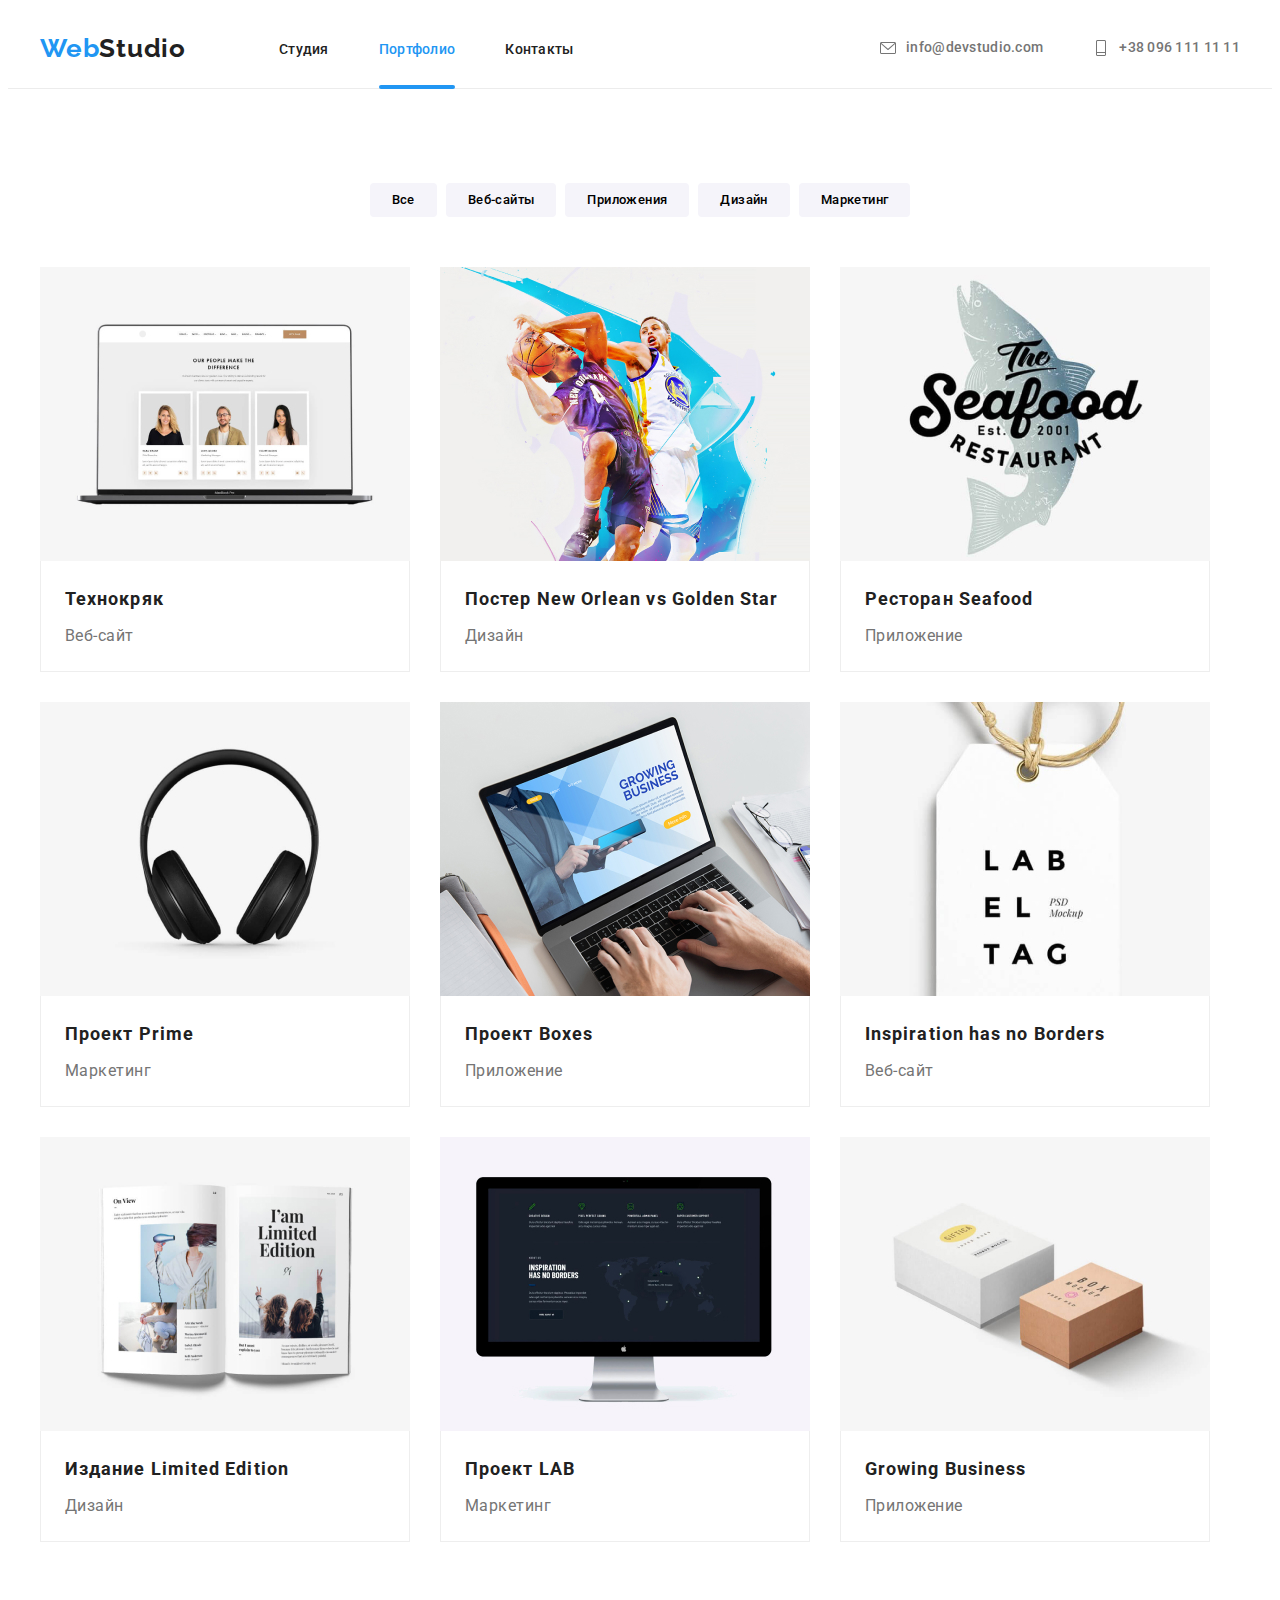
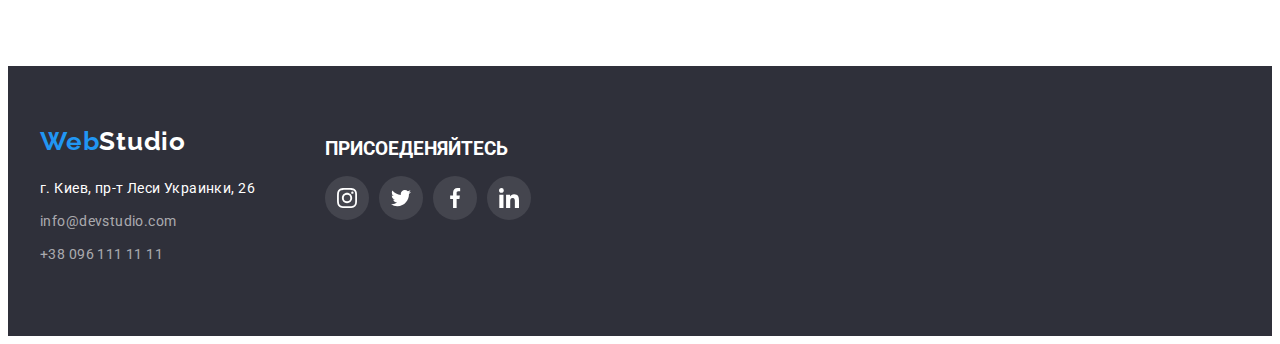
==== portfolio.html @ fa18f854 "added last files" ====
<!DOCTYPE html>
<html lang="ru">
<head>
    <meta charset="UTF-8">
    <meta http-equiv="X-UA-Compatible" content="IE=edge">
    <meta name="viewport" content="width=device-width, initial-scale=1.0">
    <link rel="preconnect" href="https://fonts.googleapis.com">
    <link rel="preconnect" href="https://fonts.gstatic.com" crossorigin>
    <link href="https://fonts.googleapis.com/css2?family=Raleway:wght@700&family=Roboto:wght@400;500;700;900&display=swap" rel="stylesheet">
    <link rel="stylesheet" href="https://cdnjs.cloudflare.com/ajax/libs/modern-normalize/1.1.0/modern-normalize.min.css"
        integrity="sha512-wpPYUAdjBVSE4KJnH1VR1HeZfpl1ub8YT/NKx4PuQ5NmX2tKuGu6U/JRp5y+Y8XG2tV+wKQpNHVUX03MfMFn9Q=="
        crossorigin="anonymous" referrerpolicy="no-referrer" />
    <link rel="stylesheet" href="./css/styles.css">
    <title>Web Studio</title>
</head>
<body>
    <header class="header">
        <div class="container header-box">
            <a href="./index.html" class="logo"><span class="logo-item">Web</span>Studio</a>
            <nav>
                <ul class="header-list">
                    <li class="header-list-item">
                        <a href="./index.html" class="header-list-link">Студия</a>
                    </li>
                    <li class="header-list-item">
                        <a href="./portfolio.html" class="header-list-link link-1">Портфолио</a>
                    </li>
                    <li class="header-list-item"><a href="" class="header-list-link">Контакты</a></li>
                </ul>
            </nav>
            <ul class="address-list">
                <li class="address-list-item ">
                    <a href="mailto:info@devstudio.com" class="address-list-link">
                        <svg class="header-icons" width="16" heigth="12">
                            <use href="./images/symbol-defs.svg#icon-envelope"></use>
                        </svg>
                        info@devstudio.com
                    </a>
                </li>
                <li class="address-list-item ">
                    <a href="tel:+380961111111" class="address-list-link">
                        <svg class="header-icons" width="16" heigth="12">
                            <use href="./images/symbol-defs.svg#icon-Vector"></use>
                        </svg>
                        +38 096 111 11 11
                    </a>
                </li>
            </ul>
        </div>
    </header>


    <main class="section">
        <div class="container">
            <!--Фильтр выбора-->
            <h1 class="entry-title">Наше Портфолио</h1>
            <ul class="filter-list">
                <li class="filter-list-item"><button type="button" class="filter-list-btn">Все</button></li>
                <li class="filter-list-item"><button type="button" class="filter-list-btn">Веб-сайты</button></li>
                <li class="filter-list-item"><button type="button" class="filter-list-btn">Приложения</button></li>
                <li class="filter-list-item"><button type="button" class="filter-list-btn">Дизайн</button></li>
                <li class="filter-list-item"><button type="button" class="filter-list-btn">Маркетинг</button></li>
            </ul>
            <!--Товар-->
            <ul class="product-list">
                <li class="product-list-item">
                    <a href="" class="product-list-link">
                        <div class="product-container">
                            <img src="./images/portfolio_product_1.jpg" alt="Продукт номер 1" width="370" class="pic" />
                            <p class="product-item-description">Технокряк это современная площадка распространения коронавируса. Компании используют эту платформу для цифрового
                            шпионажа и атак на защищённые сервера конкурентов.</p>
                        </div>
                        <div class="description-container">
                            <h2 class="product-list-header">Технокряк</h2>
                            <P class="product-list-paragraph">Веб-сайт</P>
                        </div>
                    </a>
                </li>
                <li class="product-list-item">
                    <a href="" class="product-list-link">
                        <div class="product-container">
                            <img src="./images/portfolio_product_2.jpg" alt="Продукт номер 2" width="370" class="pic" />
                            <p class="product-item-description">Технокряк это современная площадка распространения коронавируса. Компании
                                используют эту платформу для цифрового
                                шпионажа и атак на защищённые сервера конкурентов.</p>
                        </div>
                        <div class="description-container">
                            <h2 class="product-list-header">Постер New Orlean vs Golden Star</h2>
                            <P class="product-list-paragraph">Дизайн</P>
                        </div>
                    </a>
                </li>
                <li class="product-list-item">
                    <a href="" class="product-list-link">
                        <div class="product-container">
                            <img src="./images/portfolio_product_3.jpg" alt="Продукт номер 3" width="370" class="pic" />
                            <p class="product-item-description">Технокряк это современная площадка распространения коронавируса. Компании
                                используют эту платформу для цифрового
                                шпионажа и атак на защищённые сервера конкурентов.</p>
                        </div>
                        <div class="description-container">
                            <h2 class="product-list-header">Ресторан Seafood</h2>
                            <P class="product-list-paragraph">Приложение</P>
                        </div>
                    </a>
                </li>
                <li class="product-list-item">
                    <a href="" class="product-list-link">
                        <div class="product-container">
                            <img src="./images/portfolio_product_4.jpg" alt="Продукт номер 4" width="370" class="pic" />
                            <p class="product-item-description">Технокряк это современная площадка распространения коронавируса. Компании
                                используют эту платформу для цифрового
                                шпионажа и атак на защищённые сервера конкурентов.</p>
                        </div>
                        <div class="description-container">
                            <h2 class="product-list-header">Проект Prime</h2>
                            <P class="product-list-paragraph">Маркетинг</P>
                        </div>
                    </a>   
                </li>
                <li class="product-list-item">
                    <a href="" class="product-list-link">
                        <div class="product-container">
                            <img src="./images/portfolio_product_5.jpg" alt="Продукт номер 5" width="370" class="pic" />
                            <p class="product-item-description">Технокряк это современная площадка распространения коронавируса. Компании
                                используют эту платформу для цифрового
                                шпионажа и атак на защищённые сервера конкурентов.</p>
                        </div>
                        <div class="description-container">
                            <h2 class="product-list-header">Проект Boxes</h2>
                            <P class="product-list-paragraph">Приложение</P>
                        </div>
                    </a>
                    
                </li>
                <li class="product-list-item">
                    <a href="" class="product-list-link">
                        <div class="product-container">
                            <img src="./images/portfolio_product_6.jpg" alt="Продукт номер 6" width="370" class="pic" />
                            <p class="product-item-description">Технокряк это современная площадка распространения коронавируса. Компании
                                используют эту платформу для цифрового
                                шпионажа и атак на защищённые сервера конкурентов.</p>
                        </div>
                        <div class="description-container">
                            <h2 class="product-list-header">Inspiration has no Borders</h2>
                            <P class="product-list-paragraph">Веб-сайт</P>
                        </div>
                    </a>
                    
                </li>
                <li class="product-list-item">
                    <a href="" class="product-list-link">
                        <div class="product-container">
                            <img src="./images/portfolio_product_7.jpg" alt="Продукт номер 7" width="370" class="pic" />
                            <p class="product-item-description">Технокряк это современная площадка распространения коронавируса. Компании
                                используют эту платформу для цифрового
                                шпионажа и атак на защищённые сервера конкурентов.</p>
                        </div>
                        <div class="description-container">
                            <h2 class="product-list-header">Издание Limited Edition</h2>
                            <P class="product-list-paragraph">Дизайн</P>
                        </div>
                    </a>
                </li>
                <li class="product-list-item">
                    <a href="" class="product-list-link">
                        <div class="product-container">
                            <img src="./images/portfolio_product_8.jpg" alt="Продукт номер 8" width="370" class="pic" />
                            <p class="product-item-description">Технокряк это современная площадка распространения коронавируса. Компании
                                используют эту платформу для цифрового
                                шпионажа и атак на защищённые сервера конкурентов.</p>
                        </div>
                        <div class="description-container">
                            <h2 class="product-list-header">Проект LAB</h2>
                            <P class="product-list-paragraph">Маркетинг</P>
                        </div>
                    </a>
                </li>
                <li class="product-list-item">
                    <a href="" class="product-list-link">
                        <div class="product-container">
                            <img src="./images/portfolio_product_9.jpg" alt="Продукт номер 9" width="370" class="pic" />
                            <p class="product-item-description">Технокряк это современная площадка распространения коронавируса. Компании
                                используют эту платформу для цифрового
                                шпионажа и атак на защищённые сервера конкурентов.</p>
                        </div>
                        <div class="description-container">
                            <h2 class="product-list-header">Growing Business</h2>
                            <P class="product-list-paragraph">Приложение</P>
                        </div>
                    </a>
                    
                </li>
            </ul>
        </div>
    </main>
    <footer class="footer">
        <div class="container footer-container">
            <div class="address-container">
                <a href="./index.html" class="footer-logo"><span class="footer-logo-item">Web</span>Studio</a>
                <address class="footer-address">
                    <p>г. Киев, пр-т Леси Украинки, 26</p>
                </address>
                <a href="mailto:info@devstudio.com" class="footer-link">info@devstudio.com</a>
                <a href="tel:+380961111111" class="footer-link">+38 096 111 11 11</a>
            </div>
            <div class="social-link-container">
                <h3 class="social-header">Присоеденяйтесь</h3>
                <ul class="team-icon-list">
                    <li class="icon-item">
                        <a href="" class="icon-link">
                            <svg class="social-icons" width="20" heigth="20">
                                <use href="./images/symbol-defs.svg#icon-instagram"></use>
                            </svg>
                        </a>
                    </li>
                    <li class="icon-item">
                        <a href="" class="icon-link">
                            <svg class="social-icons" width="20" heigth="20">
                                <use href="./images/symbol-defs.svg#icon-twitter"></use>
                            </svg>
                        </a>
                    </li>
                    <li class="icon-item">
                        <a href="" class="icon-link">
                            <svg class="social-icons" width="20" heigth="20">
                                <use href="./images/symbol-defs.svg#icon-facebook"></use>
                            </svg>
                        </a>
                    </li>
                    <li class="icon-item">
                        <a href="" class="icon-link">
                            <svg class="social-icons" width="20" heigth="20">
                                <use href="./images/symbol-defs.svg#icon-linkedin"></use>
                            </svg>
                        </a>
                    </li>
                </ul>
            </div>
        </div>
    </footer>
</body>
</html>
---- css/styles.css ----
:root{
    --header-color: #212121;
    --accent-color: #2196F3;
    --paragraph-color: #757575;
    --contrast-color: #fff;
    --backgroung-color: #2F303A;
    --footer-link: rgba(255, 255, 255, 0.6);
    --portfolio-btns: #F5F4FA;
    --btn-hover: #188CE8;
    --size-of-gap: 94px;
}

body{
    font-family: "Roboto", sans-serif;
    color: var(--header-color);
}

h1,h2,h3,h4,h5,h5,p,ul{
    margin: 0;
    padding: 0;
}

/* --------------- HEADER------------------ */

.pic{
    display: block;
}

.container{
    width: 1200px;
    padding-right: 15px;
    padding-left: 15px;
    margin-left: auto;
    margin-right: auto;
}

.section{
    padding-top: var(--size-of-gap);
    padding-bottom: var(--size-of-gap);
    /* outline: 1px solid tomato; */
}

.header{
    border-bottom: 1px solid #ECECEC;
}

.header-box{
    height: 80px;
    display: flex;
    align-items: center;
    padding: 0;
}

.logo{
    font-family: 'Raleway';
    font-weight: 700;
    font-size: 26px;
    line-height: 1.19;
    text-decoration: none;
    letter-spacing: 0.03em;
    color: var(--header-color);

    margin-right: 93px;
}

.logo-item{
    color: var(--accent-color);
}

.header-list{
    display: flex;
    align-items: center;
}

.header-list-item:not(:last-child){
    margin-right: 50px;
    
}

.header-list-item, .qualities-list-item,
.about-list-item,
.team-list-item, .address-list-item {
    list-style-type: none;
}


.header-list-link {
    position: relative;

    font-weight: 500;
    font-size: 14px;
    line-height: 1.14;
    letter-spacing: 0.02em;
    text-decoration: none;
    color: var(--header-color);

    transition: 250ms cubic-bezier(0.4, 0, 0.2, 1);
}

.header-list-link::after {
    content: '';
    display: block;
    width: 100%;
    height: 4px;
    border-radius: 2px;
    background-color: var(--accent-color);
    position: absolute;
    left: 0;
    bottom: -32px;
    opacity: 0;

    transition: 250ms cubic-bezier(0.4, 0, 0.2, 1);
}

.address-list{
    display: flex;
    margin-left: auto;
    max-height: 80px;
}

.address-list-item{
    display: flex;
    align-items: center;
}

.address-list-link{
    display: flex;
    align-items: center;

    font-weight: 500;
    font-size: 14px;
    line-height: 1.14;
    letter-spacing: 0.02em;
    text-decoration: none;
    color: var(--paragraph-color);
    margin-top: auto;
    margin-bottom: auto;

    transition: 250ms cubic-bezier(0.4, 0, 0.2, 1);
}

.address-list-item:not(:last-child){
    margin-right: 50px;
}

.header-list-link:hover, .address-list-link:hover, .header-list-link:focus,
.address-list-link:focus{
    color: var(--accent-color);
}

.header-icons{
    display: block;
    max-height: 80px;
    margin-right: 10px;
    fill: #757575;
}

.address-list-link:hover .header-icons, .address-list-link:focus .header-icons{
    fill: var(--accent-color);
}

.header-list-link:hover::after, .header-list-link:focus::after{
    opacity: 1;
}

.link-1::after{
    opacity: 1;
}

.link-1{
    color: var(--accent-color);
}

/* --------------- MAIN------------------ */

/* ------- HERO--------- */

.hero{
    max-width: 1600px;
    min-height: 600px;
    background-color: var(--backgroung-color);
    background-image: linear-gradient(
        rgba(47, 48, 58, 0.4), rgba(47, 48, 58, 0.4)
        ), url(../images/bg-image.jpg);
    background-position: center;
    background-size: cover;
    background-repeat: no-repeat;
    text-align: center;

    padding-top: 200px;
    padding-bottom: 200px;
    margin-left: auto;
    margin-right: auto;
}


.hero-header{
    font-weight: 900;
    font-size: 44px;
    line-height: 1.36;
    text-align: center;
    letter-spacing: 0.06em;
    text-transform: uppercase;
    color: var(--contrast-color);

}

.hero-btn{
    font-family: 'Roboto';
    font-weight: 700;
    color: var(--contrast-color);
    background-color: var(--accent-color);
    cursor: pointer;
    border-radius: 4px;
    padding: 10px 32px;
    text-align: center;
    border: transparent;
    
    margin-top: 30px;
    height: 50px;
    min-width: 120px;

    transition: 250ms cubic-bezier(0.4, 0, 0.2, 1);
}

.hero-btn:hover, .hero-btn:focus{
    background-color: var(--btn-hover);
}

/* ------- QUALITIES--------- */

.qualities-section{
    padding-bottom: 0;
}

.entry-title {
    border: 0;
    clip: rect(0 0 0 0);
    height: 1px;
    margin: -1px;
    overflow: hidden;
    padding: 0;
    position: absolute;
    width: 1px
}

.qualities-list{
    justify-content: center;
    display: flex;
}

.icons-container{
    display: flex;
    justify-content: center;
    align-items: center;
    background-color: #F5F4FA;
    height: 120px;
    margin-bottom: 30px;
    border-radius: 4px;
}

.qualities-list-item:not(:last-child){
    margin-right: 30px;
}

.qualities-list-header{
    font-weight: 700;
    font-size: 14px;
    line-height: 1.14;
    letter-spacing: 0.03em;
    text-transform: uppercase;
}

.qualities-list-paragraph{
    font-size: 14px;
    line-height: 1.71;
    letter-spacing: 0.03em;
    color: var(--paragraph-color);
    margin-top: 10px;
}

/* ------- ABOUT--------- */

.about-header{
    font-weight: 700;
    font-size: 36px;
    line-height: 1.17;
    text-align: center;
    letter-spacing: 0.03em;
    margin-bottom: 50px;
}

.about-list{
    display: flex;
}

.about-list-item:not(:last-child){
    margin-right: 30px;
}

.about-list-item{
    position: relative;
}


.describing-box{
    position: absolute;
    bottom: 0;

    width: 100%;
    height: 70px;

    color: var(--contrast-color);
    background-image: linear-gradient(rgba(47, 48, 58, 0.8), rgba(47, 48, 58, 0.8));
    /* transform: translateY(-70px); */
}

.describing-text{
    font-weight: 700;
    font-size: 14px;
    line-height: 1.14;
    text-align: center;
    letter-spacing: 0.03em;
    text-transform: uppercase;

    position: relative;
    top: 50%;
    transform: translateY(-50%);
}

/* ------- TEAM--------- */

.team {
    background-color: var(--portfolio-btns);
}

.team-list{
    display: flex;
}

.team-list-item:not(:last-child){
    margin-right: 30px;
}

.team-list-item{
    background-color: var(--contrast-color);
    box-shadow: 0px 1px 3px rgba(0, 0, 0, 0.12),
    0px 1px 1px rgba(0, 0, 0, 0.14),
    0px 2px 1px rgba(0, 0, 0, 0.2);
    border-radius: 0px 0px 4px 4px;
}

.team-container{
    padding-top: 30px;
    padding-bottom: 30px;
}

.team-icon-list{
    display: flex;
    justify-content: center;
    align-items: center;
    list-style: none;
    margin-top: 16px;
}

.icon-link{
    display: flex;
    justify-content: center;
    align-items: center;
    width: 44px;
    height: 44px;
    border-radius: 50%;
    background-color: rgba(255, 255, 255, 0.1);

    transition: 250ms cubic-bezier(0.4, 0, 0.2, 1);
}

.team-icons{
    fill: #AFB1B8;
}

.icon-link:hover, .icon-link:focus{
    background-color: var(--accent-color);   
}

.icon-link:hover .team-icons, .icon-link:focus .team-icons {
    fill: var(--contrast-color);
}

.team-list-header{
    font-weight: 500;
    font-size: 16px;
    line-height: 1.19;
    text-align: center;
    letter-spacing: 0.03em;
    margin-bottom: 10px;
}

.team-list-paragraph{
    font-size: 16px;
    line-height: 1.19;
    text-align: center;
    letter-spacing: 0.03em;
    color: var(--paragraph-color);
}

/* ------- REGULAR CUSTOMERS--------- */

.reg-cust-list{
    display: flex;
    list-style: none;
    justify-content: center;
    align-items: center;
}

.customer-link{
    display: flex;
    justify-content: center;
    align-items: center;

    width: 170px;
    height: 92px;
    border: 1px #AFB1B8 solid;
    border-radius: 4px;
    fill: #AFB1B8;

    transition: 250ms cubic-bezier(0.4, 0, 0.2, 1);
}

.customer-link:hover{
    fill: var(--accent-color);
    border-color: var(--accent-color);
}

.list-item:not(:last-child) {
    margin-right: 30px;
    
}

/* --------------- FOOTER------------------ */

.footer{
    background-color: var(--backgroung-color);
    padding: 60px 0 60px 0;
}

.footer-address{
    font-size: 14px;
    font-style: normal;
    line-height: 1.71;
    letter-spacing: 0.03em;
    color: var(--contrast-color);
}

.footer-link{
    font-size: 14px;
    line-height: 1.71;
    letter-spacing: 0.03em;
    color: var(--footer-link);
    text-decoration: none;
    display: block;

    transition: 250ms cubic-bezier(0.4, 0, 0.2, 1);
}

.footer-address, .footer-link{
    margin-bottom: 9px;
}

.footer-link:hover,.footer-link:focus  {
    color: var(--accent-color);
}

.footer-logo {
    font-family: 'Raleway';
    font-weight: 700;
    font-size: 26px;
    line-height: 1.19;
    text-decoration: none;
    letter-spacing: 0.03em;
    color: var(--contrast-color);

    display: inline-block;
    margin-bottom: 20px;
}

.footer-logo-item {
    color: var(--accent-color);
}

.social-header{
    text-transform: uppercase;
    color: var(--contrast-color);
}

.footer-container{
    display: flex;
}

.social-link-container{
    margin-left: 70px;
    margin-top: 12px;
}

.social-icons{
    width: 20px;
    height: 20px;
    fill: var(--contrast-color);
}

.icon-item:not(:last-child){
    margin-right: 10px;
}

/* ------------------------------- PORTFOLIO-------------------------------------- */

/* --------------- CHOICE FILTER------------------ */

.filter{
    margin-bottom: 50px;
    padding: 0;
}

.filter-list{
    display: flex;
    justify-content: center;
    margin-bottom: 50px;
}

.filter-list-item:not(:last-child){
    margin-right: 9px;
}

.filter-list-item, .product-list-item{
    list-style-type: none;
}

.filter-list-btn{
    font-family: 'Roboto';
    background-color: var(--portfolio-btns);
    
    font-weight: 500;
    line-height: 1.62;    
    letter-spacing: 0.03em;

    border-radius: 4px;
    border: transparent;
    padding: 6px 22px;
    cursor: pointer;

    transition: 250ms cubic-bezier(0.4, 0, 0.2, 1);
}

.filter-list-btn:hover, .filter-list-btn:focus {
    font-family: inherit;
    background-color: var(--accent-color);
    color: var(--contrast-color);
    box-shadow: 0px 3px 1px rgba(0, 0, 0, 0.1),
    0px 1px 2px rgba(0, 0, 0, 0.08),
    0px 2px 2px rgba(0, 0, 0, 0.12);
}

/* --------------- PRODUCT------------------ */

.product{
    padding: 0;
}

.product-list{
    display: flex;
    flex-wrap: wrap;
}

.description-container{
    padding: 20px 24px;
    border-bottom: 1px solid #EEEEEE ;
    border-left: 1px solid #EEEEEE;
    border-right: 1px solid #EEEEEE;
}

.product-list-item:not(:nth-child(3n)){
    margin-right: 30px;
}

.product-list-item:nth-last-child(n+2){
    margin-bottom: 30px;
}

.product-list-item:last-child{
    margin-bottom: 30px;
}

.product-list-link{
    display: block;
    text-decoration: none;

    transition: 250ms cubic-bezier(0.4, 0, 0.2, 1);
}

.product-list-link:hover, .product-list-link:focus{
    box-shadow: 0px 1px 1px rgba(0, 0, 0, 0.12),
    0px 4px 4px rgba(0, 0, 0, 0.06),
    1px 4px 6px rgba(0, 0, 0, 0.16);
}

.product-list-header{
    color: var(--header-color);
    font-weight: 700;
    font-size: 18px;
    line-height: 2;
    letter-spacing: 0.06em;
    text-decoration: none;
    margin-bottom: 4px;
}

.product-list-paragraph{
    font-size: 16px;
    line-height: 1.88;
    letter-spacing: 0.03em;
    color: var(--paragraph-color);
}

.product-container{
    height: 100%;
    position: relative;
    overflow: hidden;
}

.product-item-description{
    position: absolute;
    top: 0;
    left: 0;
    height: 100%;

    color: var(--contrast-color);
    background: rgba(33, 150, 243, 0.9);
    
    transition-property: backgroung-color, p;
    transform: translateY(100%);
    transition: 250ms cubic-bezier(0.4, 0, 0.2, 1);

    font-size: 18px;
    line-height: 1.56;
    letter-spacing: 0.03em;

    padding: 63px 24px;
}

.product-list-link:hover .product-item-description{
    transform: translateY(0);
}



/* ------------------------------- MODAL ICON-------------------------------------- */

.is-hidden{
    visibility: hidden;
    opacity: 0;
    pointer-events: none;
}

.backdrop {
    position: fixed;
    top: 0%;
    left: 0;

    height: 100vh;
    width: 100vw;
    background: rgba(0, 0, 0, 0.2);
    transition: 500ms cubic-bezier(0.4, 0, 0.2, 1);
}

.modal {
    position: absolute;
    top: 50%;
    left: 50%;
    transform: translate(-50%, -50%);

    width: 528px;
    height: 581px;
    
    background-color: var(--contrast-color);
}

.modal-btn {
    position: absolute;
    right: 8px;
    top: 8px;

    width: 30px;
    height: 30px;
    border-radius: 50%;
    border: 1px solid rgba(0, 0, 0, 0.1);
    background-color: var(--contrast-color);
    cursor: pointer;
}

.close-icon{
    display: inline-flex;
    position: absolute;
    width: 18px;
    height: 18px;
    top: 5px;
    right: 5px;
}
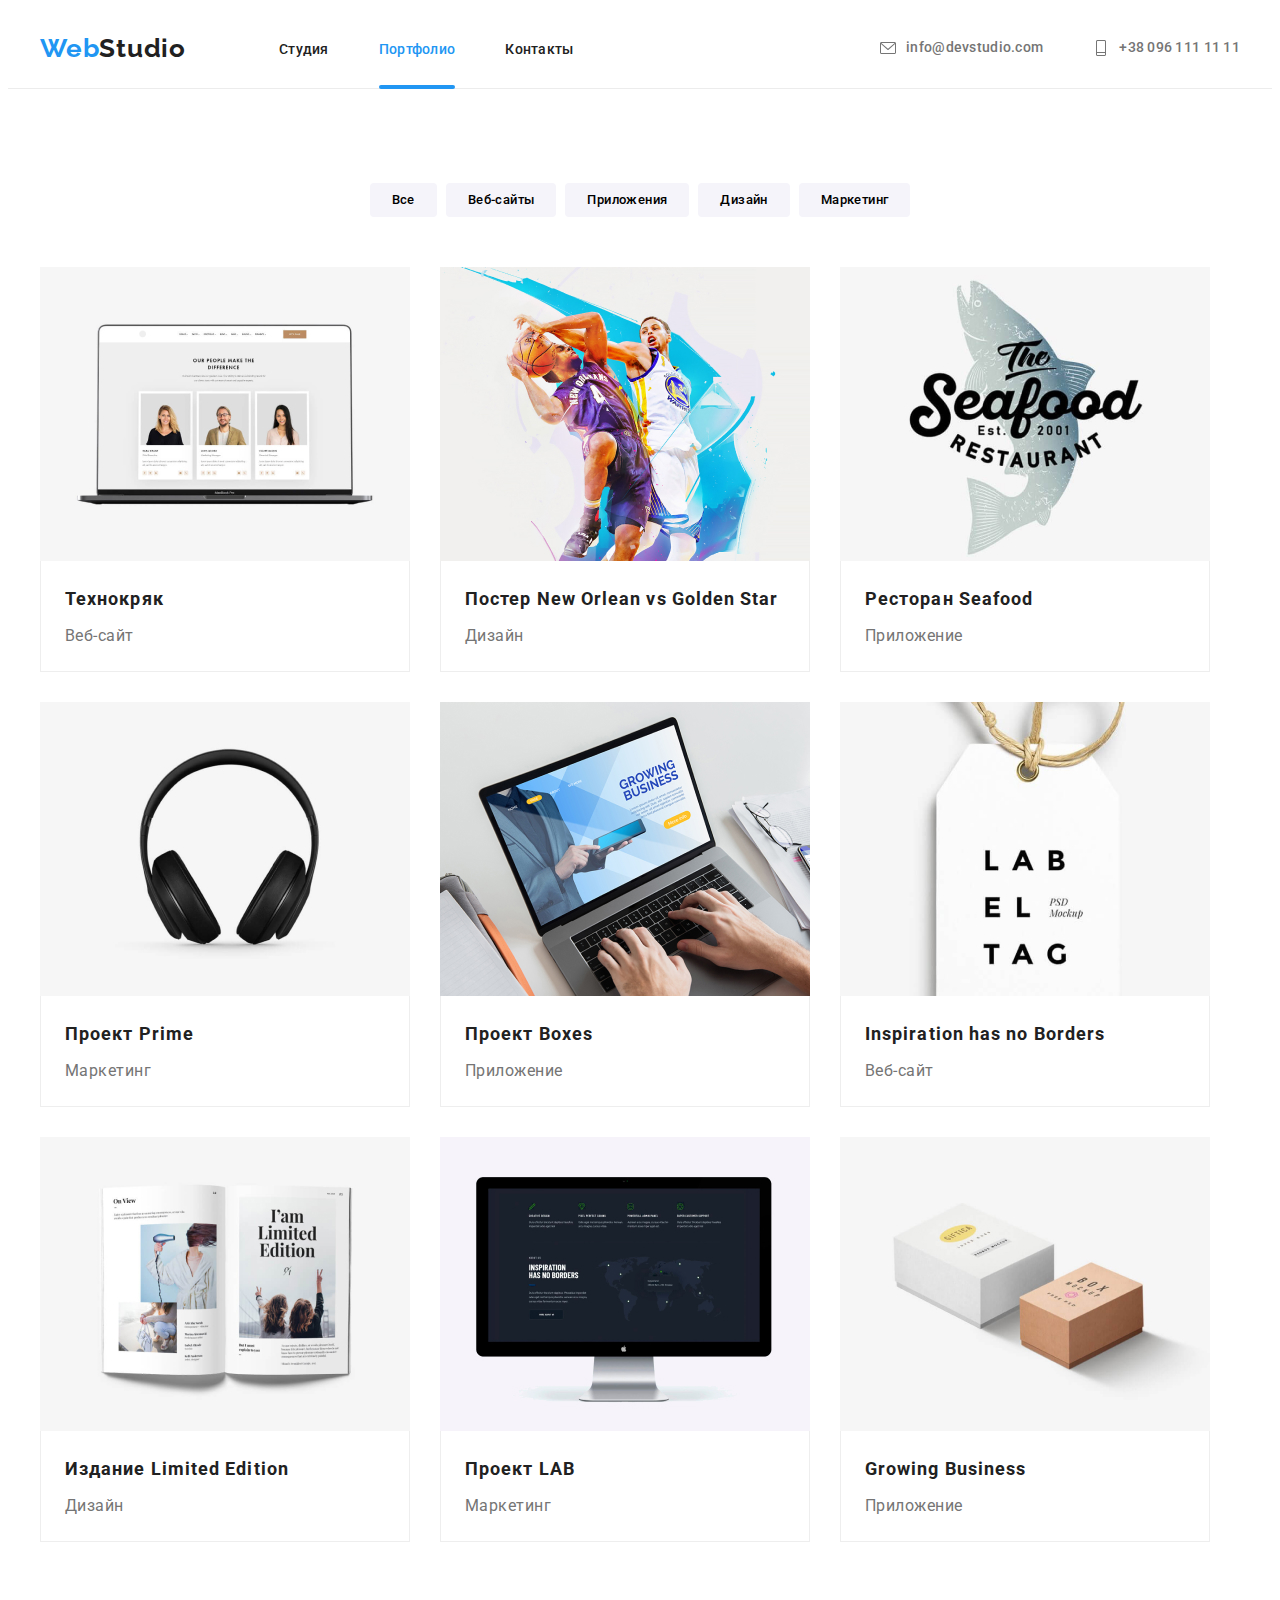
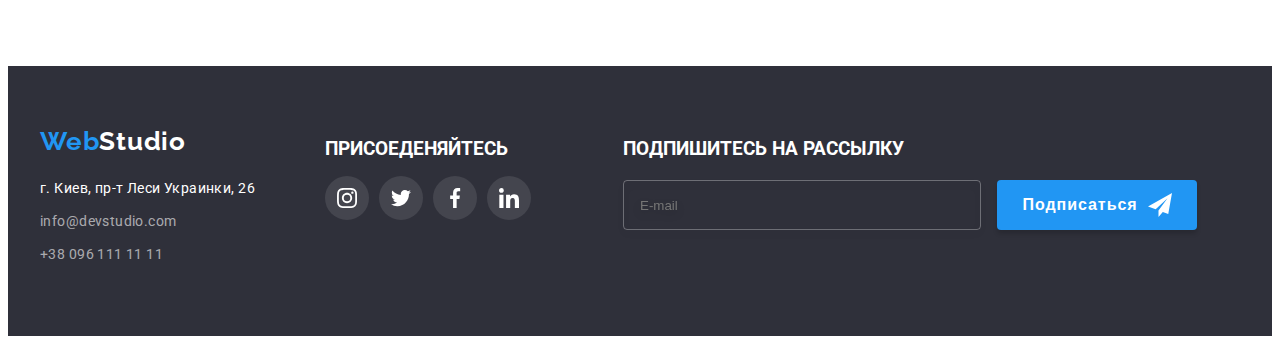
==== commit 455e52f2: "added forms" ====
--- a/portfolio.html
+++ b/portfolio.html
@@ -196,6 +196,7 @@
     </main>
     <footer class="footer">
         <div class="container footer-container">
+    
             <div class="address-container">
                 <a href="./index.html" class="footer-logo"><span class="footer-logo-item">Web</span>Studio</a>
                 <address class="footer-address">
@@ -204,6 +205,7 @@
                 <a href="mailto:info@devstudio.com" class="footer-link">info@devstudio.com</a>
                 <a href="tel:+380961111111" class="footer-link">+38 096 111 11 11</a>
             </div>
+    
             <div class="social-link-container">
                 <h3 class="social-header">Присоеденяйтесь</h3>
                 <ul class="team-icon-list">
@@ -236,6 +238,20 @@
                         </a>
                     </li>
                 </ul>
+            </div>
+    
+            <div class="footer-email-container">
+                <h3 class="social-header">Подпишитесь на рассылку</h3>
+                <div class="footer-imput-container">
+                    <input type="email" name="mail" class="footer-imput" placeholder="E-mail">
+                    <button type="submit" class="submit-button footer-btn">
+                        Подписаться
+                        <svg class="footer-send-icons">
+                            <use href="./images/symbol-defs.svg#icon-icon-send"></use>
+                        </svg>
+                    </button>
+    
+                </div>
             </div>
         </div>
     </footer>
--- a/css/styles.css
+++ b/css/styles.css
@@ -206,7 +206,6 @@
 }
 
 .hero-btn{
-    font-family: 'Roboto';
     font-weight: 700;
     color: var(--contrast-color);
     background-color: var(--accent-color);
@@ -215,6 +214,7 @@
     padding: 10px 32px;
     text-align: center;
     border: transparent;
+    letter-spacing: 0.06em;
     
     margin-top: 30px;
     height: 50px;
@@ -512,6 +512,57 @@
     margin-right: 10px;
 }
 
+.footer-email-container{
+    margin-top: 12px;
+    margin-left: 92px;
+}
+
+.footer-imput-container{
+    margin-top: 20px;
+}
+
+.footer-imput{
+    width: 358px;
+    height: 50px;
+
+    color: var(--contrast-color);
+
+    padding-left: 16px;
+
+    border: 1px solid rgba(255, 255, 255, 0.3);
+    box-sizing: border-box;
+    filter: drop-shadow(0px 4px 4px rgba(0, 0, 0, 0.15));
+    border-radius: 4px;
+    background-color: transparent;
+    outline: none;
+}
+
+.footer-btn{
+    display: inline-flex;
+    align-items: center;
+    justify-content: center;
+
+    position: relative;
+
+    font-weight: 700;
+    font-size: 16px;
+    line-height: 1.88;
+    letter-spacing: 0.06em;
+
+    margin-left: 12px;
+
+    /* padding: 10px 62px 10px 29px; */
+}
+
+.footer-send-icons{
+    fill: var(--contrast-color);
+
+    width: 24px;
+    height: 24px;
+
+    margin-left: 10px;
+}
+
 /* ------------------------------- PORTFOLIO-------------------------------------- */
 
 /* --------------- CHOICE FILTER------------------ */
@@ -662,7 +713,7 @@
 
 .backdrop {
     position: fixed;
-    top: 0%;
+    top: 0;
     left: 0;
 
     height: 100vh;
@@ -681,6 +732,13 @@
     height: 581px;
     
     background-color: var(--contrast-color);
+
+    box-shadow: 0px 1px 3px rgba(0, 0, 0, 0.12),
+    0px 1px 1px rgba(0, 0, 0, 0.14),
+    0px 2px 1px rgba(0, 0, 0, 0.2);
+    border-radius: 4px;
+
+    padding: 40px;
 }
 
 .modal-btn {
@@ -694,6 +752,8 @@
     border: 1px solid rgba(0, 0, 0, 0.1);
     background-color: var(--contrast-color);
     cursor: pointer;
+
+    transition: 250ms cubic-bezier(0.4, 0, 0.2, 1);
 }
 
 .close-icon{
@@ -703,4 +763,202 @@
     height: 18px;
     top: 5px;
     right: 5px;
-}
+
+    transition: 250ms cubic-bezier(0.4, 0, 0.2, 1);
+}
+
+.close-icon:hover, .close-icon:focus{
+    fill: var(--accent-color);
+}
+
+.form-header{
+    margin-bottom: 12px;
+}
+
+.modal-form{
+    display: flex;
+    flex-direction: column;
+}
+
+.form-lable:not(:last-child){
+    margin-bottom: 10px;
+}
+
+.form-lable{
+    display: flex;
+    flex-direction: column;
+    
+}
+
+.form-imput{
+    background-color: transparent;
+
+    width: 100%;
+    height: 40px;
+
+    padding-left: 42px;
+
+    border: 1px solid rgba(33, 33, 33, 0.2);
+    box-sizing: border-box;
+    border-radius: 4px;
+
+    transition: 250ms cubic-bezier(0.4, 0, 0.2, 1);
+}
+
+.form-imput:focus + .form-icons{
+    fill: var(--accent-color);
+}
+
+.form-imput:focus, .form-text:focus {
+    outline: none;
+    border-color: var(--accent-color);
+}
+
+.input-container{
+    position: relative;
+}
+
+.form-icons{
+    position: absolute;
+    top: 50%;
+    left: 12px;
+    transform: translateY(-50%);
+
+    width: 18px;
+    height: 18px;
+}
+
+.form-text{
+    background-color: transparent;
+    resize: none;
+    padding: 12px 16px;
+
+    border: 1px solid rgba(33, 33, 33, 0.2);
+    box-sizing: border-box;
+    border-radius: 4px;
+
+    height: 120px;
+
+    transition: 250ms cubic-bezier(0.4, 0, 0.2, 1);
+}
+
+.form-text::placeholder{
+    font-size: 12px;
+    line-height: 1.17;
+    letter-spacing: 0.01em;
+    
+    color: rgba(117, 117, 117, 0.5);
+}
+
+.form-header{
+    font-weight: 700;
+    font-size: 20px;
+    line-height: 1.15;
+    text-align: center;
+    letter-spacing: 0.03em;
+    
+    color: var(--header-color);
+}
+
+.lable-name{
+    font-size: 12px;
+    line-height: 1.17;
+    
+    letter-spacing: 0.01em;
+    
+    color: var(--paragraph-color);
+
+    margin-bottom: 4px;
+}
+
+.checkbox-lable{
+    display: flex;
+    justify-content: center;
+    align-items: center;
+
+    position: relative;
+}
+
+.checkbox-name{
+    margin-left: 8px;
+    font-size: 14px;
+    line-height: 1.71;
+    
+    letter-spacing: 0.03em;
+
+    color: var(--paragraph-color);
+}
+
+.accept-link{
+    color: var(--accent-color);
+}
+
+.check-icon{
+    position: relative;
+    width: 16px;
+    height: 15px;
+    display: inline-block;
+
+    border-radius: 2px;
+    border: 2px solid var(--header-color);
+    transition: 250ms cubic-bezier(0.4, 0, 0.2, 1);
+}
+
+.input-checkbox:checked + .check-icon{
+    z-index: 1;
+    background-color: var(--accent-color);
+    border-color: transparent;
+}
+
+.modal-check-icon{
+    position: absolute;
+    z-index: -1;
+    top: -2px;
+    left: -2px;
+
+    width: 16px;
+    height: 15px;
+}
+
+.input-checkbox:checked ~ .modal-check-icon{
+    z-index:2;
+}
+
+.input-checkbox{
+    -webkit-appearance: none;
+    -moz-appearance: none;
+    appearance: none;
+
+    position: absolute;
+}
+
+.submit-button{
+    min-width: 200px;
+    height: 50px;
+
+    color: #fff;
+
+    background-color: var(--accent-color);
+   
+    border: none;
+    cursor: pointer;
+    border-radius: 4px;
+    box-shadow: 0px 4px 4px rgba(0, 0, 0, 0.15);
+
+    transition: 250ms cubic-bezier(0.4, 0, 0.2, 1);
+}
+
+.second-modal-btn{
+    margin-top: 30px;
+
+    position: relative;
+    left: 50%;
+    transform: translateX(-50%);
+}
+
+.submit-button:hover, .submit-button:focus{
+    outline: none;
+    background-color: var(--btn-hover);
+    box-shadow: 0px 4px 4px rgba(0, 0, 0, 0.3);
+    
+}